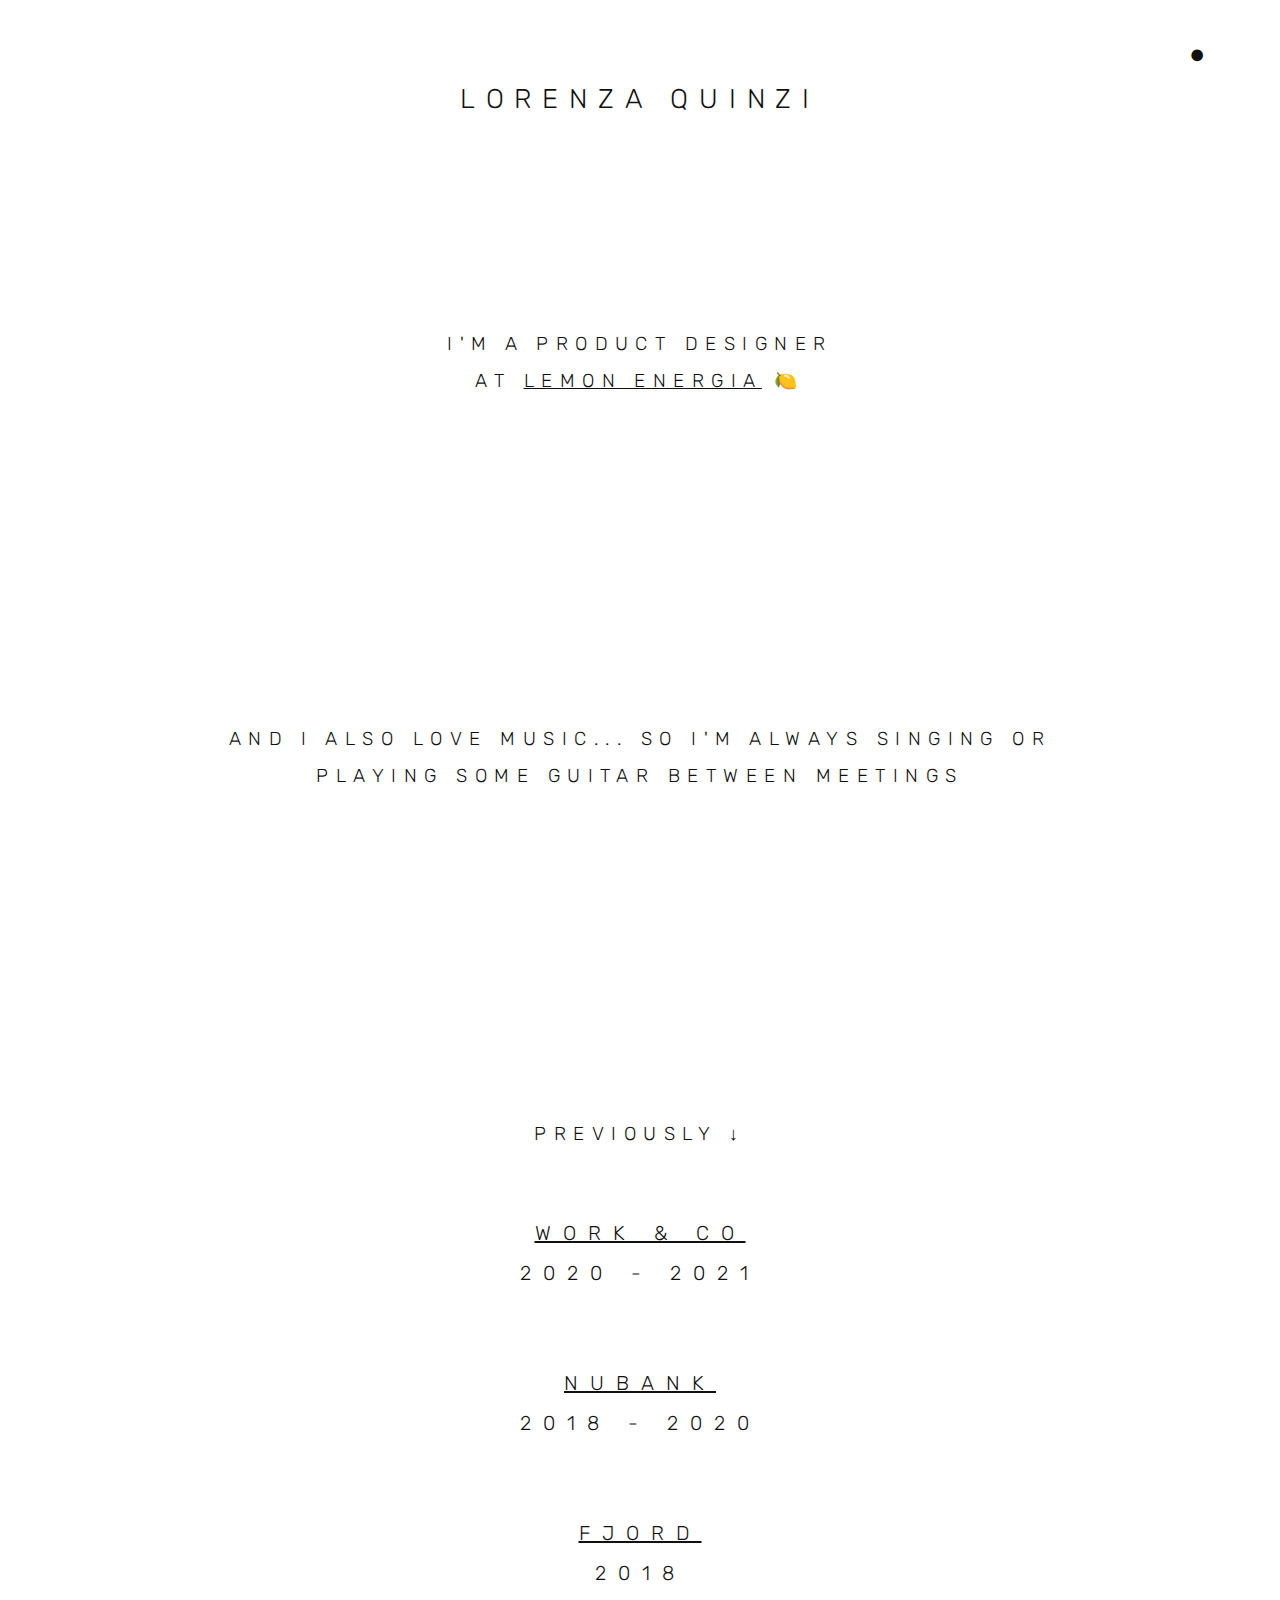
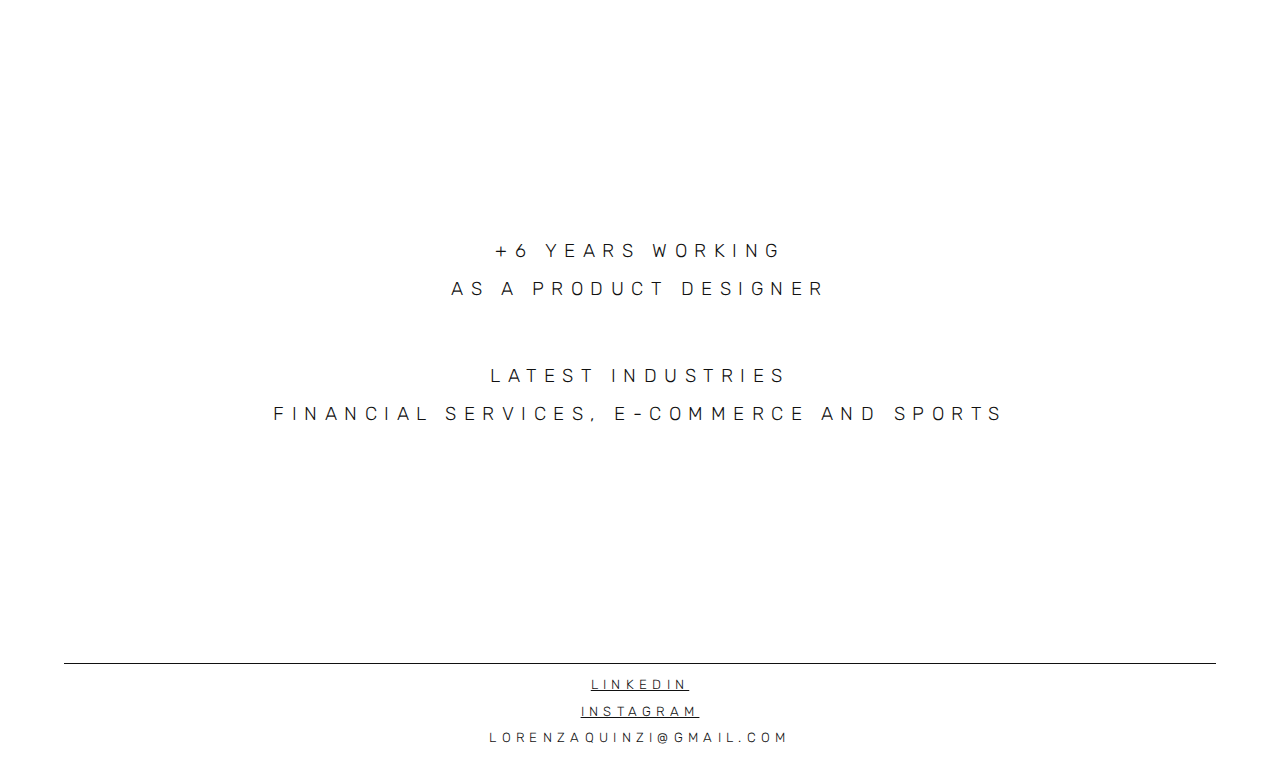
==== index.html @ a43e6b8d "Update index.html" ====
<html lang="en">

<head>

  <meta charset="utf-8">
  <title>Lorenza Quinzi</title>
  <meta name="description" content="Hi, I'm Lorenza, a product designer.">
  <meta name="author" content="Lorenza Quinzi">
  <meta name="keywords" content="digital, product, ux, ui, design, html, css, futurism, tech, music">

  <!-- Mobile Specific Metas
  –––––––––––––––––––––––––––––––––––––––––––––––––– -->
  <meta name="viewport" content="width=device-width, initial-scale=1">

  <!-- FONT
  –––––––––––––––––––––––––––––––––––––––––––––––––– -->
  <link href="https://fonts.googleapis.com/css?family=Roboto:100,200,300,400,500,600,700" rel="stylesheet" type="text/css">
  <link href="https://fonts.googleapis.com/css?family=Rubik:100,200,300,400,500,600,700" rel="stylesheet">

  <!-- CSS
  –––––––––––––––––––––––––––––––––––––––––––––––––– -->
  <link rel="stylesheet" href="css/style.css">

  <!--ICONS
  –––––––––––––––––––––––––––––––––––––––––––––––––– -->
  <link rel="stylesheet" href="https://fonts.googleapis.com/icon?family=Material+Icons">

  <!-- Favicon
  –––––––––––––––––––––––––––––––––––––––––––––––––– -->
  <link rel="icon" type="image/png" href="images/favicon-lorenza.png">

  <!-- analytics
  –––––––––––––––––––––––––––––––––––––––––––––––––– -->
  <script>
    (function(i,s,o,g,r,a,m){i['GoogleAnalyticsObject']=r;i[r]=i[r]||function(){
    (i[r].q=i[r].q||[]).push(arguments)},i[r].l=1*new Date();a=s.createElement(o),
    m=s.getElementsByTagName(o)[0];a.async=1;a.src=g;m.parentNode.insertBefore(a,m)
    })(window,document,'script','https://www.google-analytics.com/analytics.js','ga');

    ga('create', 'UA-102928071-1', 'auto');
    ga('send', 'pageview');
  </script>
</head>

<body>

<section id="page">

<header>

    <h1>Lorenza Quinzi</h1>
    <div class="moon">
      <a href="dark-mode.html"><h1>●</h1></a>
    </div>

</header>

<div class="intro">
  <h3>I'm a product designer <p> at <a target="_blank" href="https://www.energialemon.com.br/">Lemon Energia</a> 🍋 </h3>
</div>

<div class="music">
  <h3>And I also love music... So I'm always singing or<p>playing some guitar between meetings</h3>
</div>

<div class="title">
  <h3>Previously ↓</h3>
</div>

<div class="workco">

  <a target="_blank" href="https://work.co/">
    <h4>Work & co</h4>
  </a>
  <h4>2020 - 2021</h4>

</div>

<div class="nubank">

  <a target="_blank" href="https://nubank.com.br/en/digital-account/">
    <h4>Nubank<p></h4>
  </a>
  <h4>2018 - 2020</h4>

</div>

<div class="fjord">

  <a target="_blank" href="https://www.fjordnet.com/">
    <h4>Fjord<p></h4>
  </a>
  <h4>2018</h4>

</div>

<div class="about">
  <h3>+6 years working<p>as a product designer</h3>
</div>

<div class="clients">
  <h3>Latest industries<p>Financial services, E-commerce and Sports</h3>
</div>


<footer>
<div class="social">
      <a class="social-media" target="_blank" href="https://www.linkedin.com/in/lorenzaquinzi"><h5>linkedin</h5></a>
      <a class="social-media" target="_blank" href="https://www.instagram.com/lorenzaquinzi"><h5>instagram</h5></a>
      <h5>lorenzaquinzi@gmail.com</h5>
</div>
</footer>
</section>


</body>

</html>
---- css/style.css ----
body{
  margin: 0;
  font-family: Rubik;
  overflow: scroll;
  }

h1, h2, h3, h4, h5, p{
  font-family: Rubik;
  text-transform: uppercase;
  color: #111;
  letter-spacing: 0.4em;
  line-height: 200%;
  text-align: center;
  font-weight: 100;
  margin: 0;
}

a{
  color:#111;
  text-decoration: underline;
}

h4{
  letter-spacing: 0.6em;
}

  @media (min-width: 320px) {
    h1 {
      font-size: 16px;
    }
    h4{
      font-size: 12px;
    }
  }

  @media (min-width: 400px) {
    h1 {
      font-size: 20px;
    }
    h4{
      font-size: 16px;
    }
  }

  @media (min-width: 600px) {
    h1 {
      font-size: 27px;
    }
    h4{
      font-size: 20px;
    }
  }

.dark-mode{
    background-color: #222;
  }


#page {
  display: grid;
  height: 100%;
  grid-template-areas: "head head"
                       "intro intro"
                       "music music"
                       "title title"
                       "workco workco"
                       "nubank nubank"
                       "fjord fjord"
                       "about about"
                       "clients clients"
                       "foot foot";
  grid-template-rows: auto;
  grid-template-columns: auto 1fr;
  justify-content: center;
  grid-row-gap: 50px;
  padding: 5% 5%;
}

#page > header {
  grid-area: head;
  padding: 8 0 150px 0;
  margin: 0;
  /* border-bottom: solid 1px #111; */
  align-content: center;
  display: inline-grid;
}

#page > footer {
  grid-area: foot;
  text-align: center;
  margin: 0;
  border-top: solid 1px #111;
  padding: 8 0 8 0;
  align-content: center;
  display: inline-grid;
}


.intro{
  grid-area: intro;
  text-align: center;
  align-content: center;
  display: inline-grid;
  margin-bottom: 30vh;
}

.music{
  grid-area: music;
  text-align: center;
  align-content: center;
  display: inline-grid;
  margin-bottom: 30vh;
}

.title {
  grid-area: title;
  text-align: center;
  align-content: center;
  display: inline-grid;
}

.workco {
  grid-area: workco;
  text-align: center;
  align-content: center;
  display: inline-grid;
  height: 100px;
}

.nubank {
  grid-area: nubank;
  text-align: center;
  align-content: center;
  display: inline-grid;
  height: 100px;
}

.fjord{
  grid-area: fjord;
  text-align: center;
  align-content: center;
  display: inline-grid;
  height: 100px;
}


.about {
  grid-area: about;
  text-align: center;
  align-content: center;
  display: inline-grid;
  margin-top: 20vh;
}

.clients {
  grid-area: clients;
  text-align: center;
  align-content: center;
  display: inline-grid;
  margin-bottom: 20vh;
}

.moon{
position: absolute;
top: 3%;
right: 5%;
}

.moon a{
  text-decoration: none;
}

.social{
  padding-bottom: 2%;
}
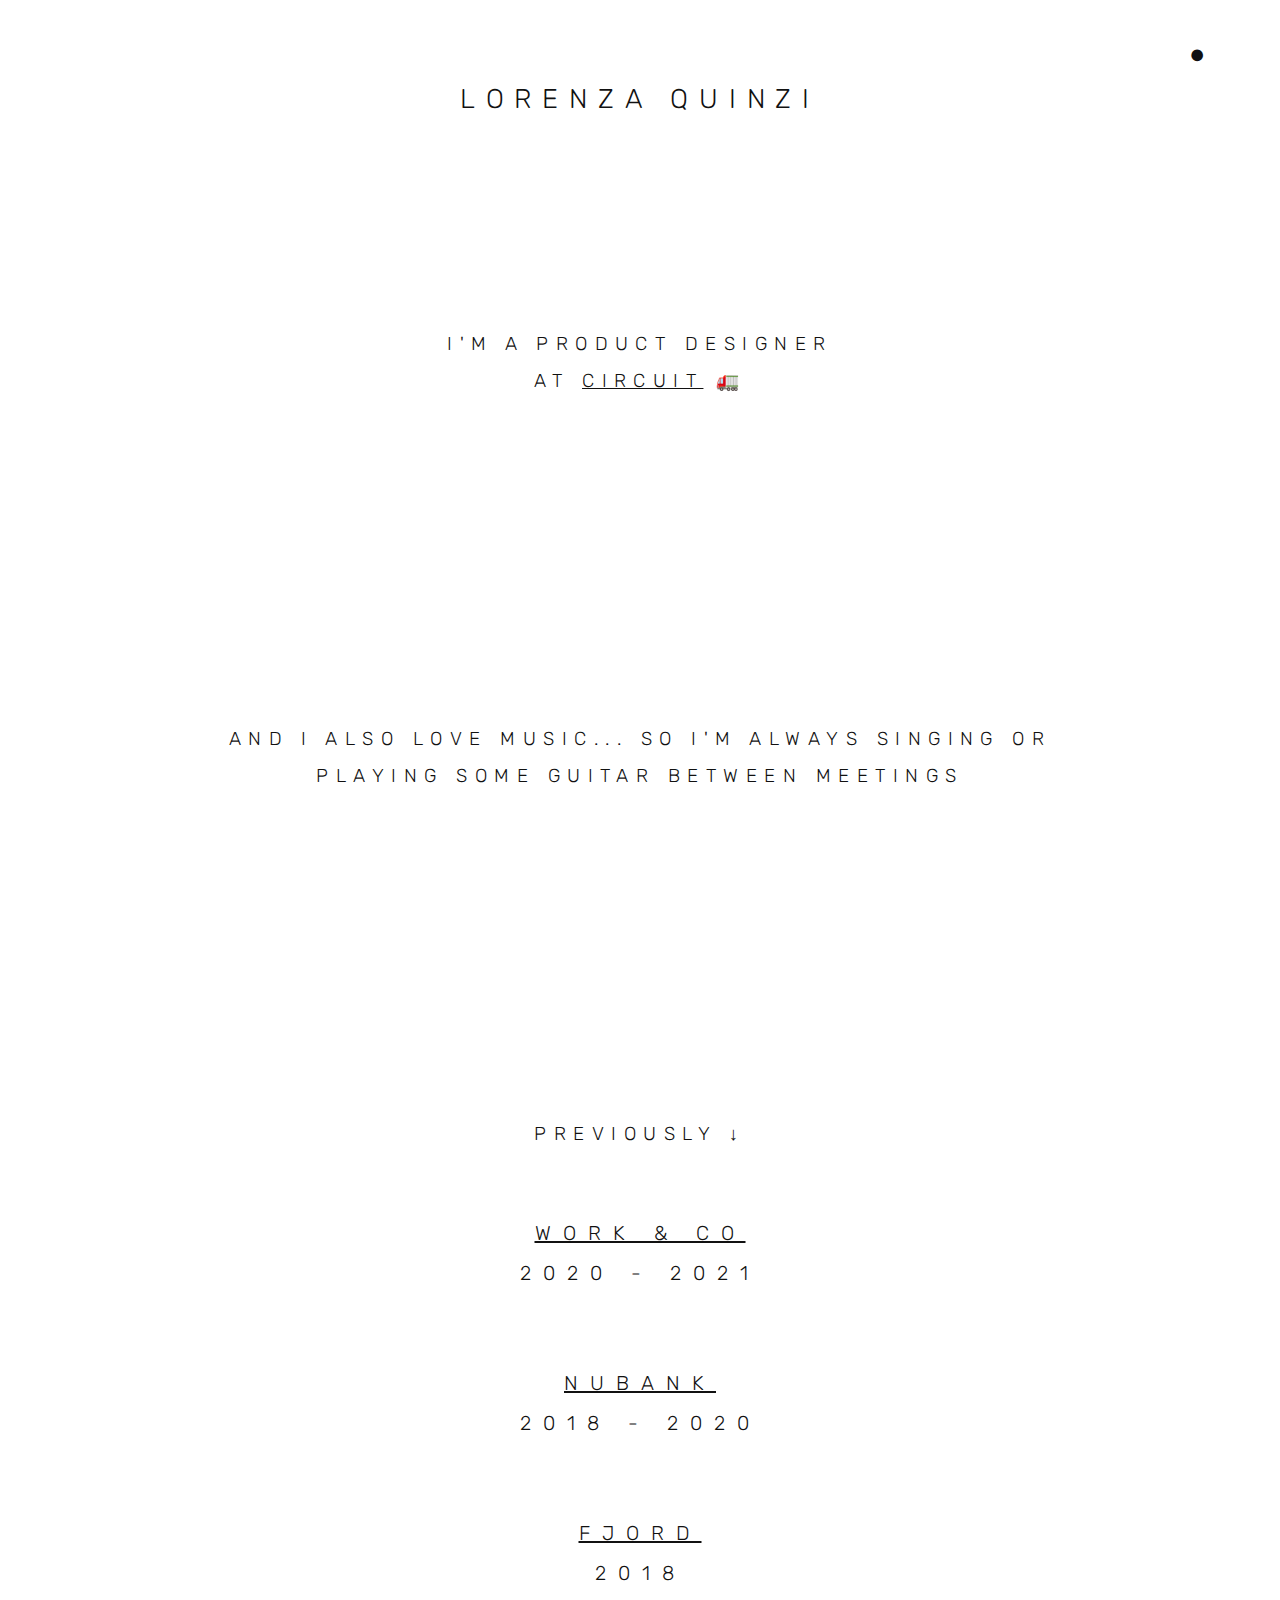
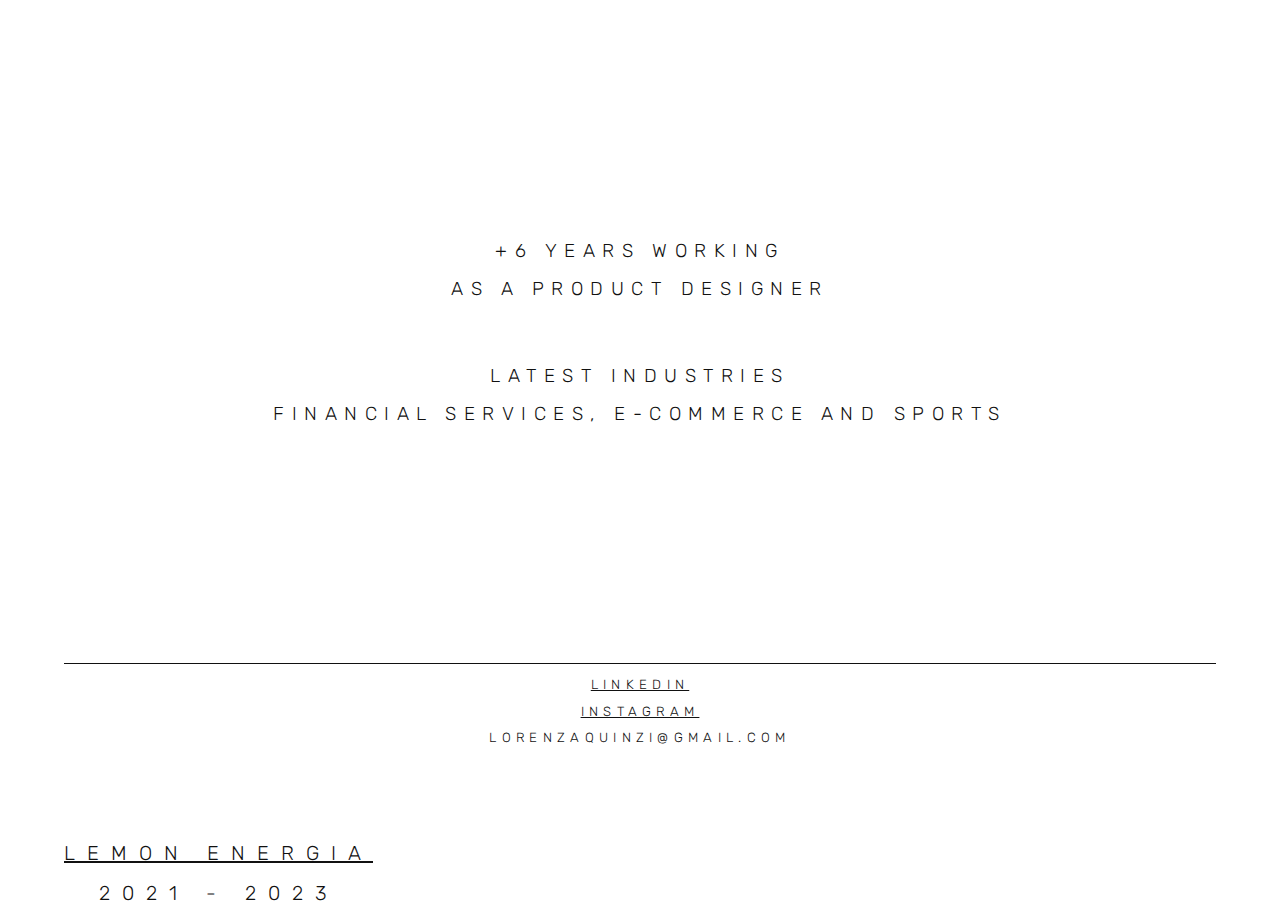
==== commit aaca99b0: "job update" ====
--- a/index.html
+++ b/index.html
@@ -56,7 +56,7 @@
 </header>
 
 <div class="intro">
-  <h3>I'm a product designer <p> at <a target="_blank" href="https://www.energialemon.com.br/">Lemon Energia</a> 🍋 </h3>
+  <h3>I'm a product designer <p> at <a target="_blank" href="https://getcircuit.com/">Circuit</a> 🚛 </h3>
 </div>
 
 <div class="music">
@@ -67,6 +67,15 @@
   <h3>Previously ↓</h3>
 </div>
 
+<div class="lemon">
+
+  <a target="_blank" href="https://www.energialemon.com.br/">
+    <h4>Lemon Energia</h4>
+  </a>
+  <h4>2021 - 2023</h4>
+
+</div>
+  
 <div class="workco">
 
   <a target="_blank" href="https://work.co/">
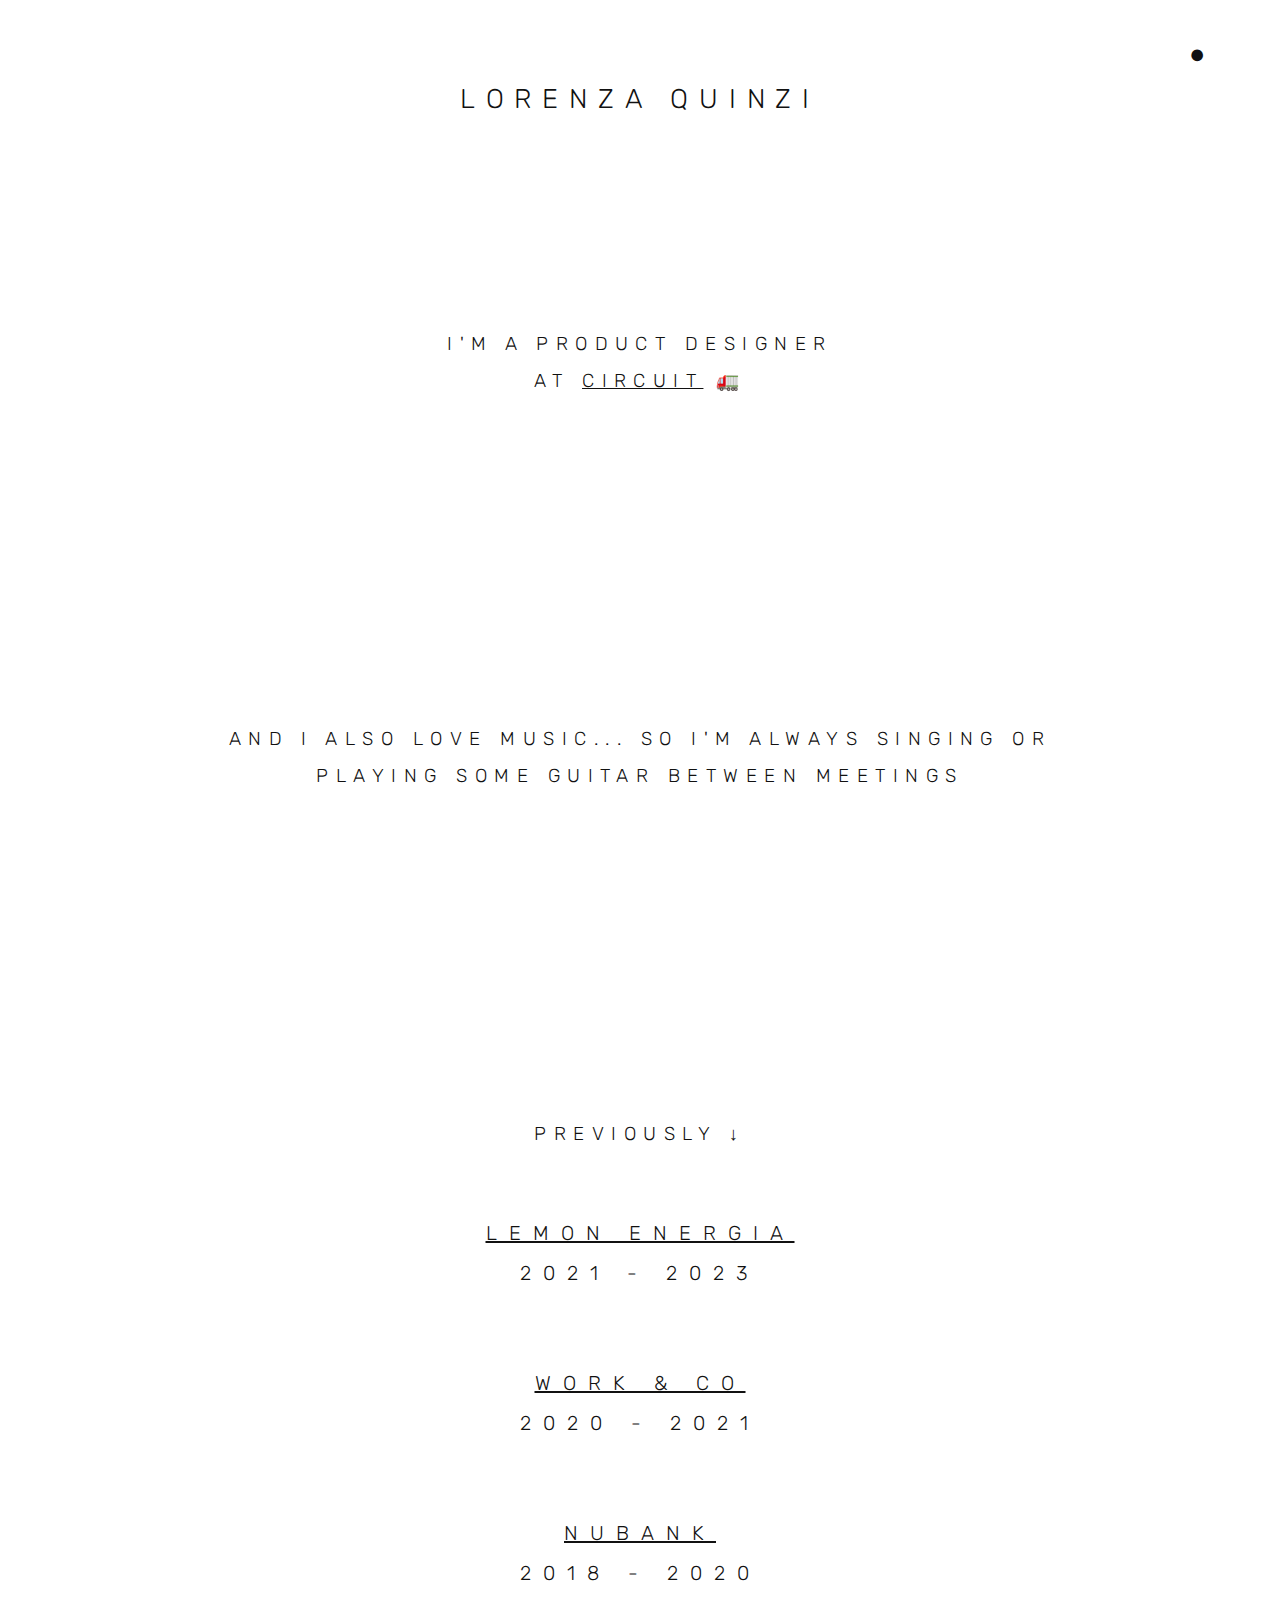
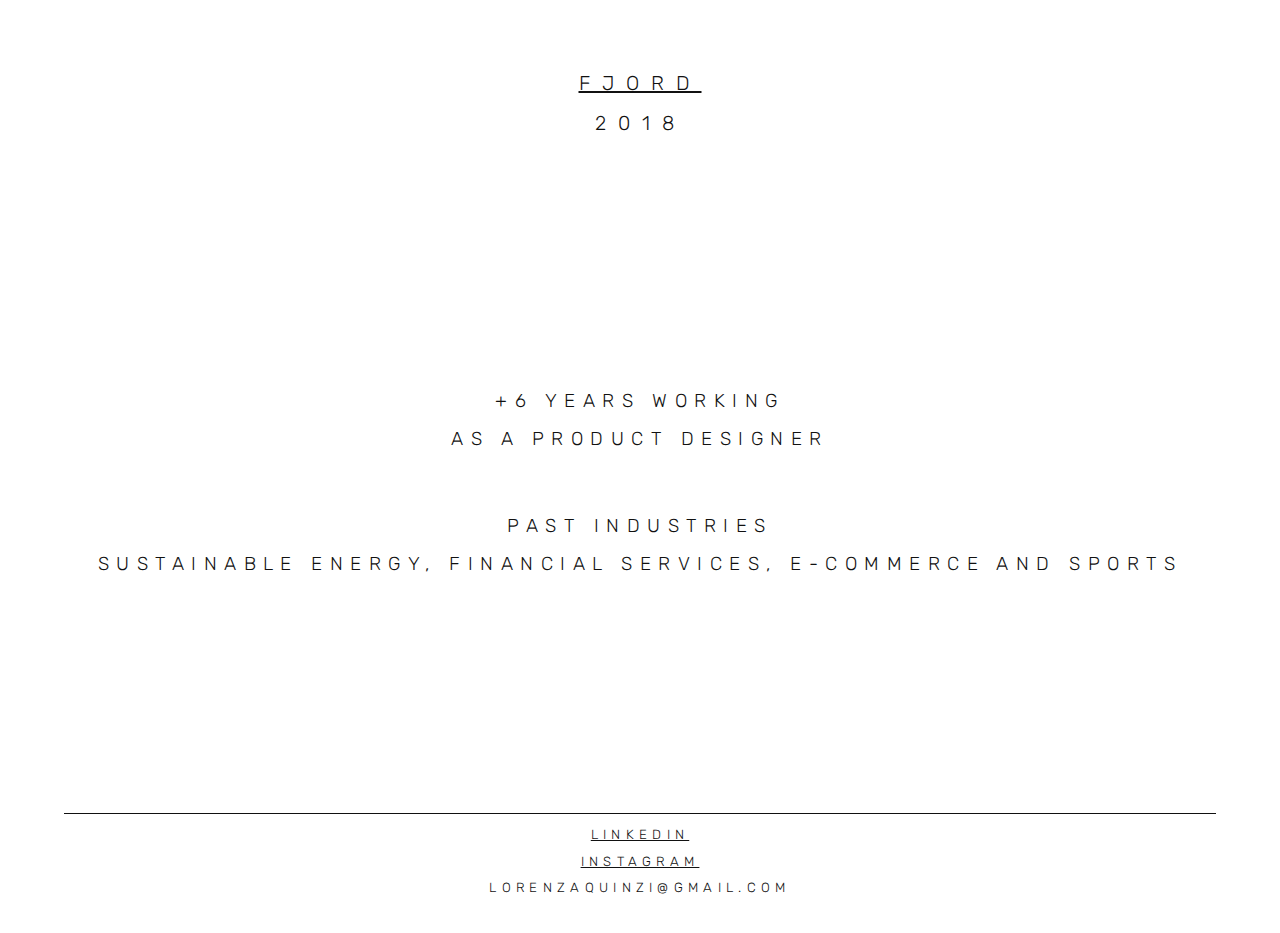
==== commit b891f615: "Update index.html" ====
--- a/index.html
+++ b/index.html
@@ -108,7 +108,7 @@
 </div>
 
 <div class="clients">
-  <h3>Latest industries<p>Financial services, E-commerce and Sports</h3>
+  <h3>Past industries<p>Sustainable energy, Financial services, E-commerce and Sports</h3>
 </div>
 
 
--- a/css/style.css
+++ b/css/style.css
@@ -63,6 +63,7 @@
                        "intro intro"
                        "music music"
                        "title title"
+                       "lemon lemon"
                        "workco workco"
                        "nubank nubank"
                        "fjord fjord"
@@ -119,6 +120,14 @@
   display: inline-grid;
 }
 
+.lemon {
+  grid-area: lemon;
+  text-align: center;
+  align-content: center;
+  display: inline-grid;
+  height: 100px;
+}
+
 .workco {
   grid-area: workco;
   text-align: center;
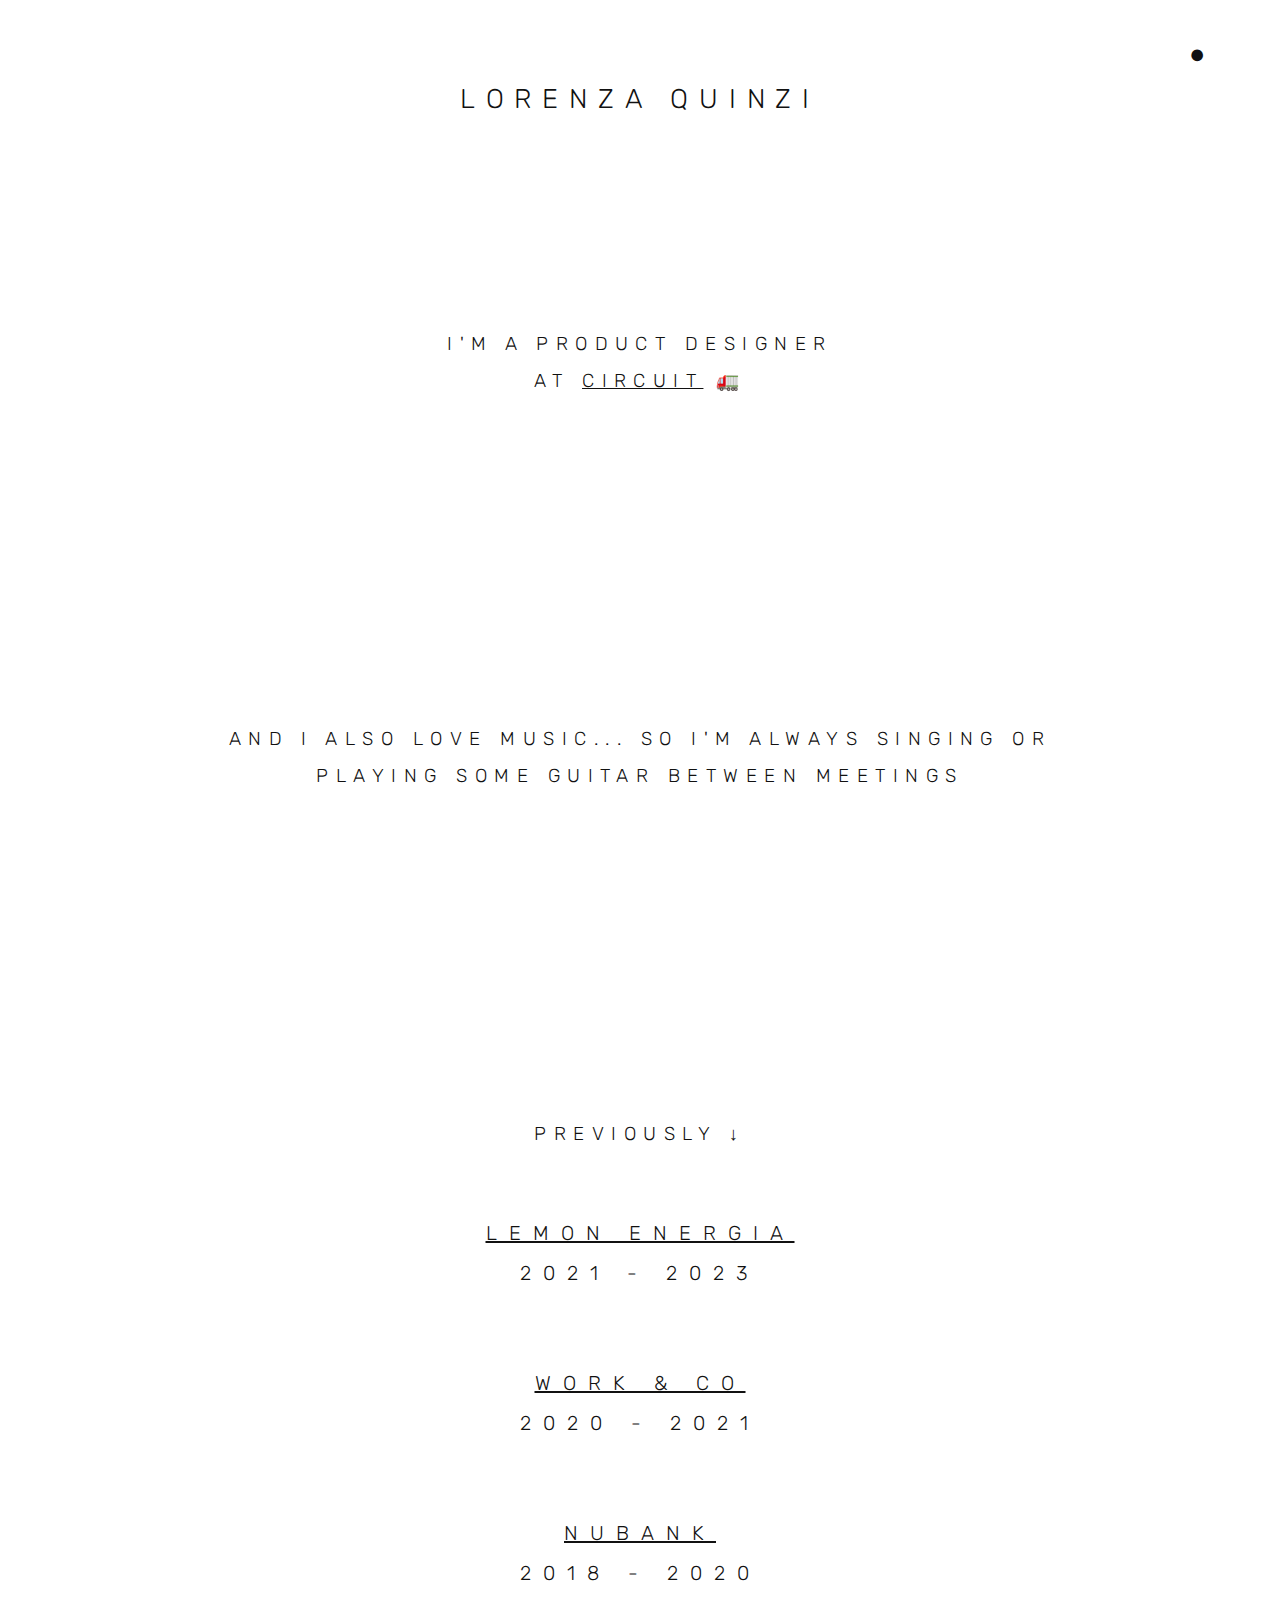
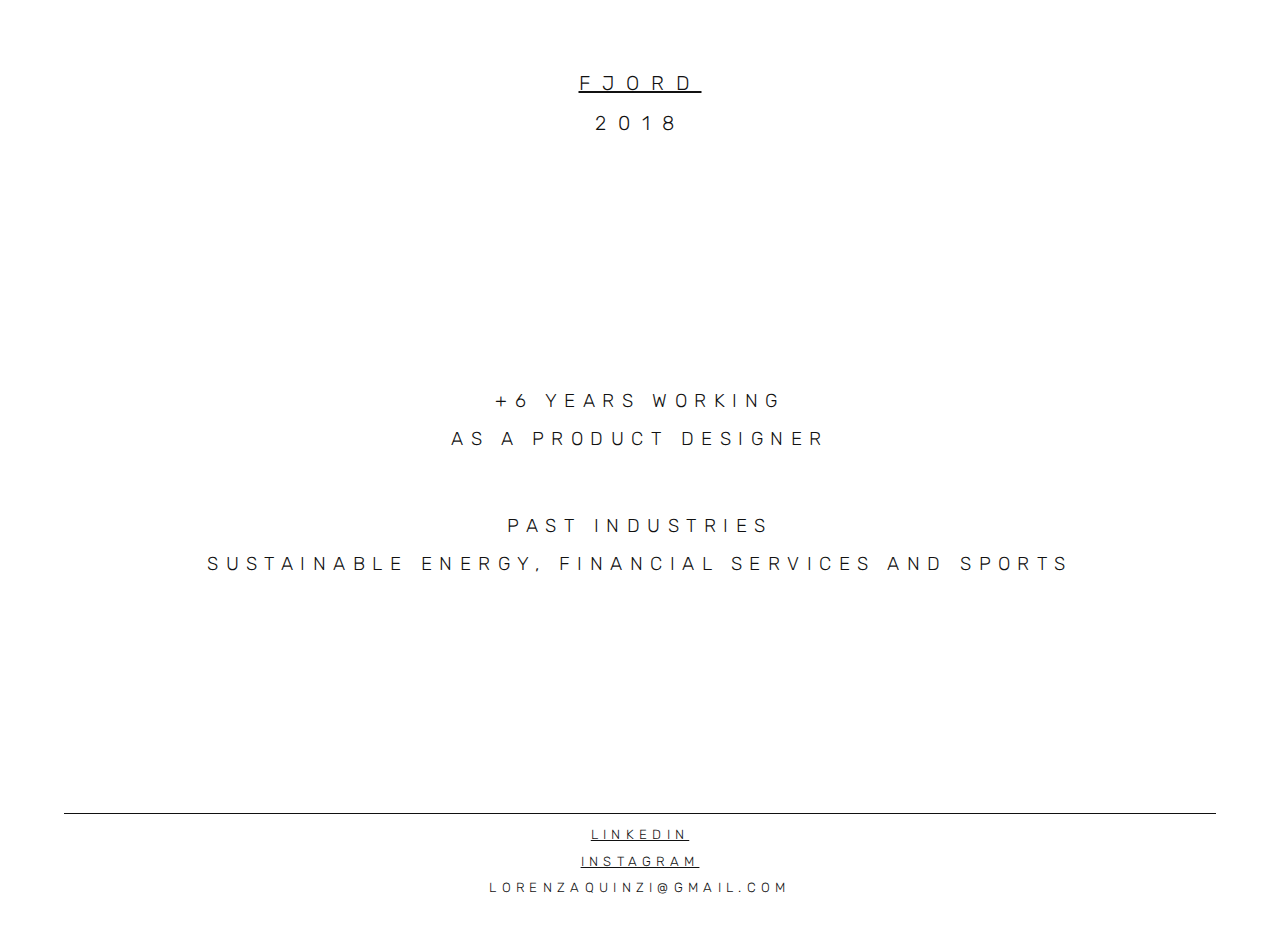
==== commit 7c57d78e: "Update index.html" ====
--- a/index.html
+++ b/index.html
@@ -108,7 +108,7 @@
 </div>
 
 <div class="clients">
-  <h3>Past industries<p>Sustainable energy, Financial services, E-commerce and Sports</h3>
+  <h3>Past industries<p>Sustainable energy, Financial services and Sports</h3>
 </div>
 
 
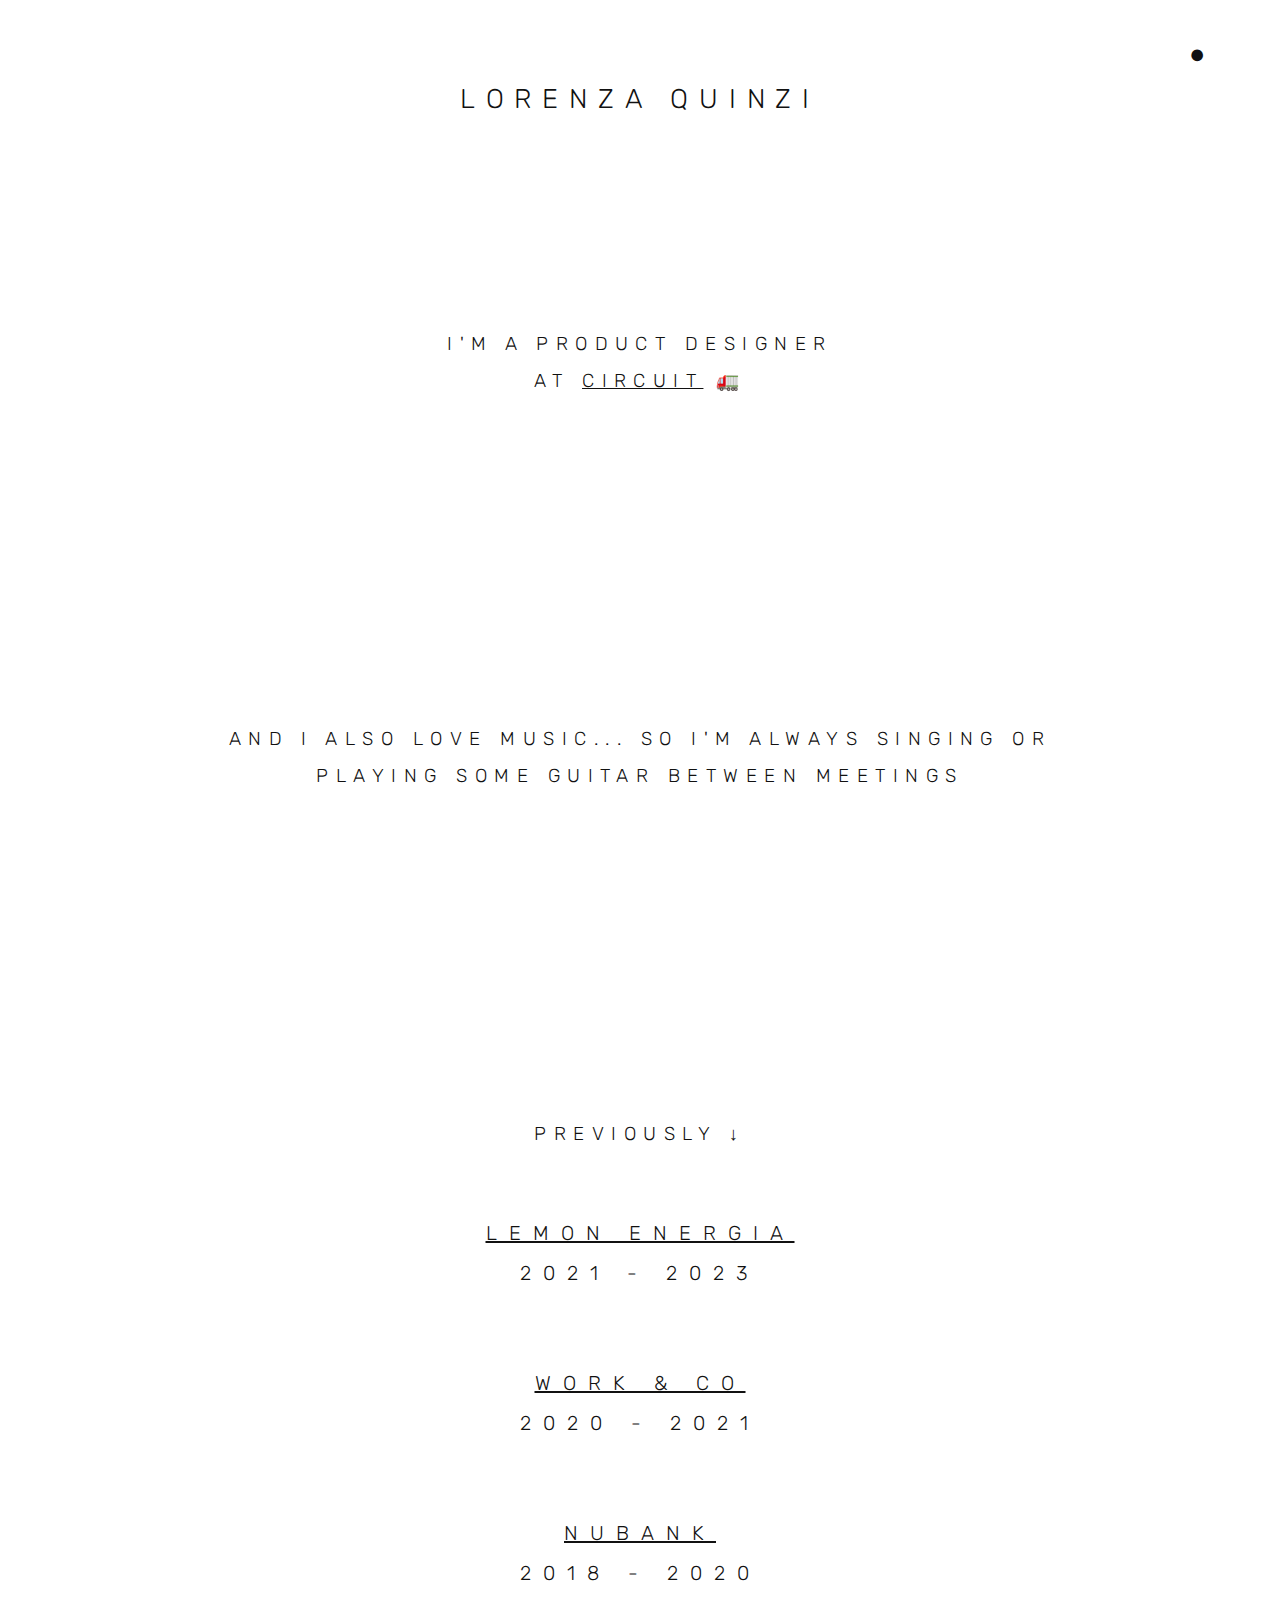
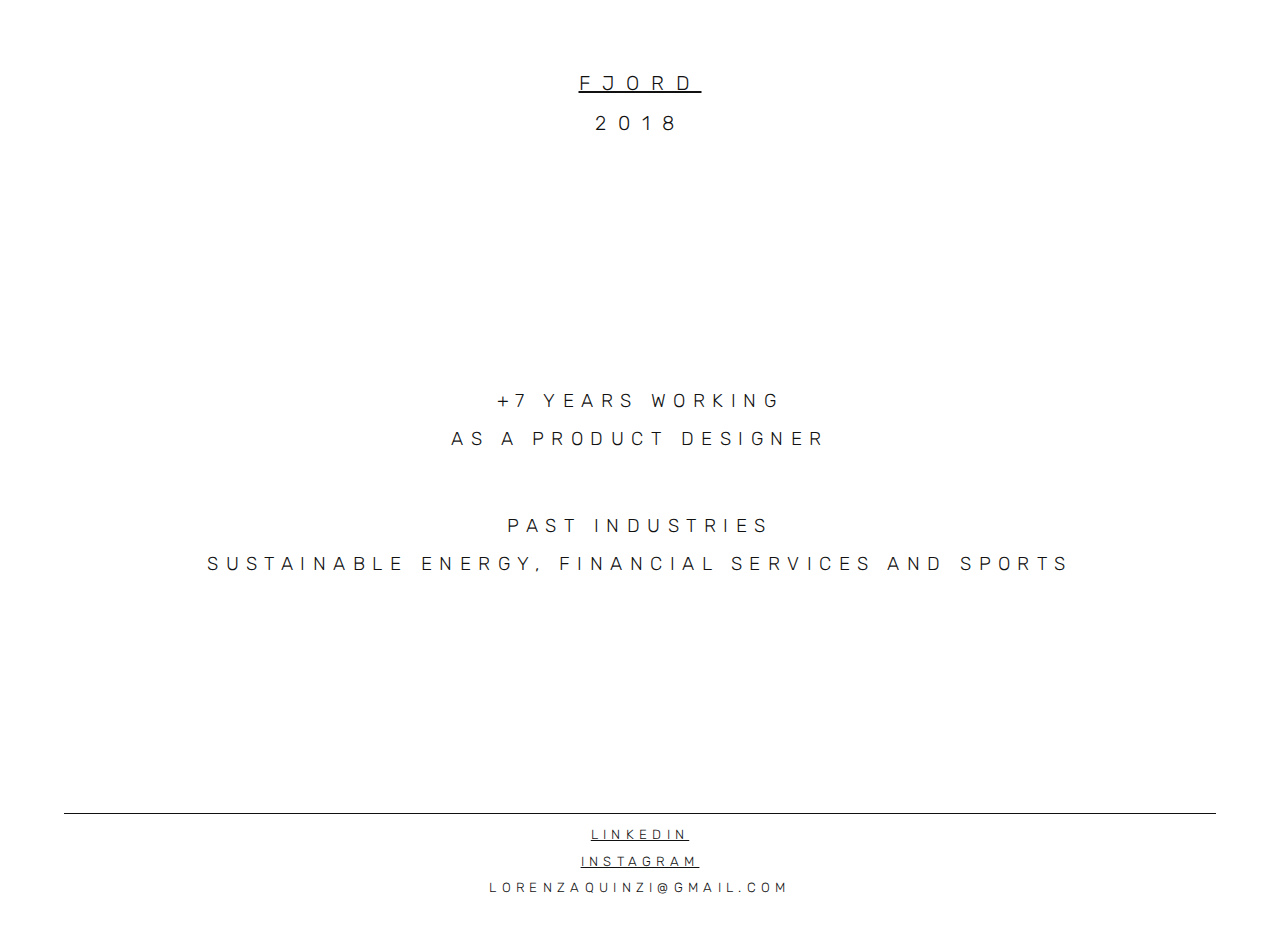
==== commit d2e74dc2: "Update time as a designer" ====
--- a/index.html
+++ b/index.html
@@ -104,7 +104,7 @@
 </div>
 
 <div class="about">
-  <h3>+6 years working<p>as a product designer</h3>
+  <h3>+7 years working<p>as a product designer</h3>
 </div>
 
 <div class="clients">
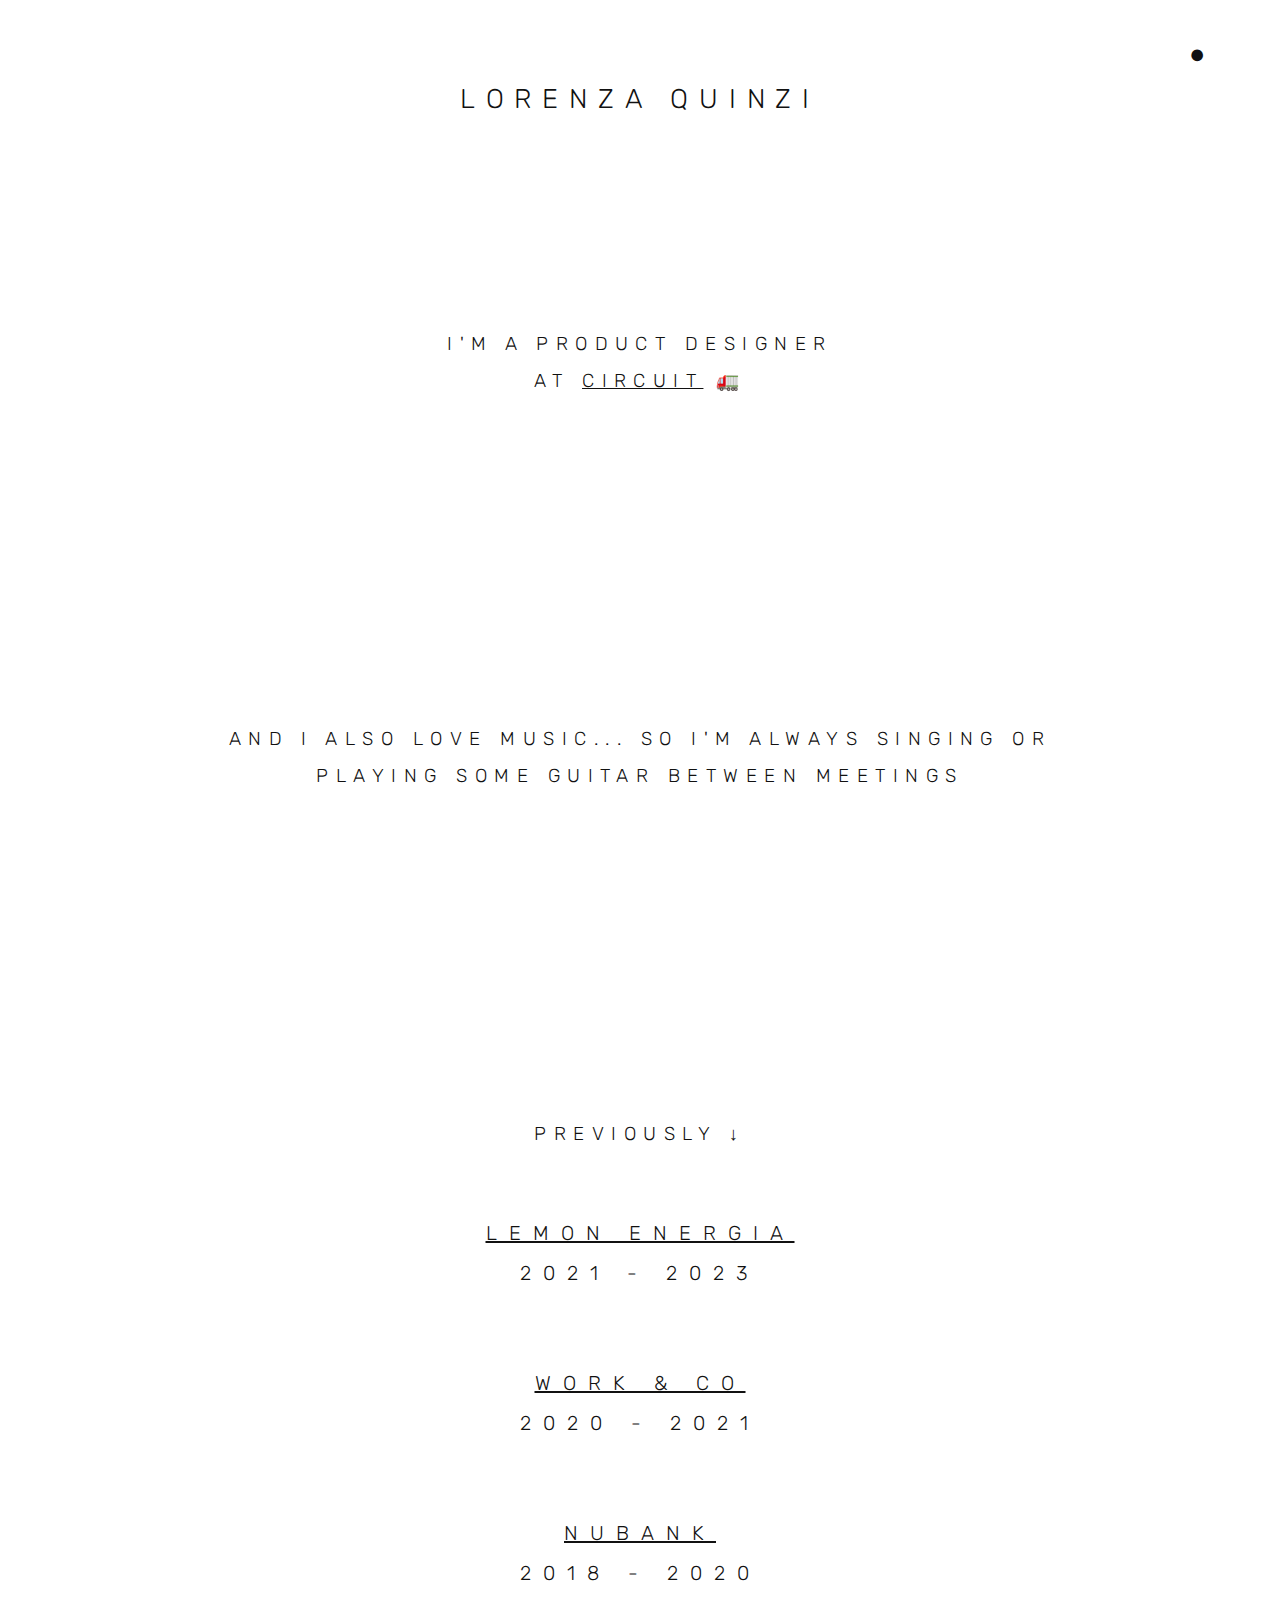
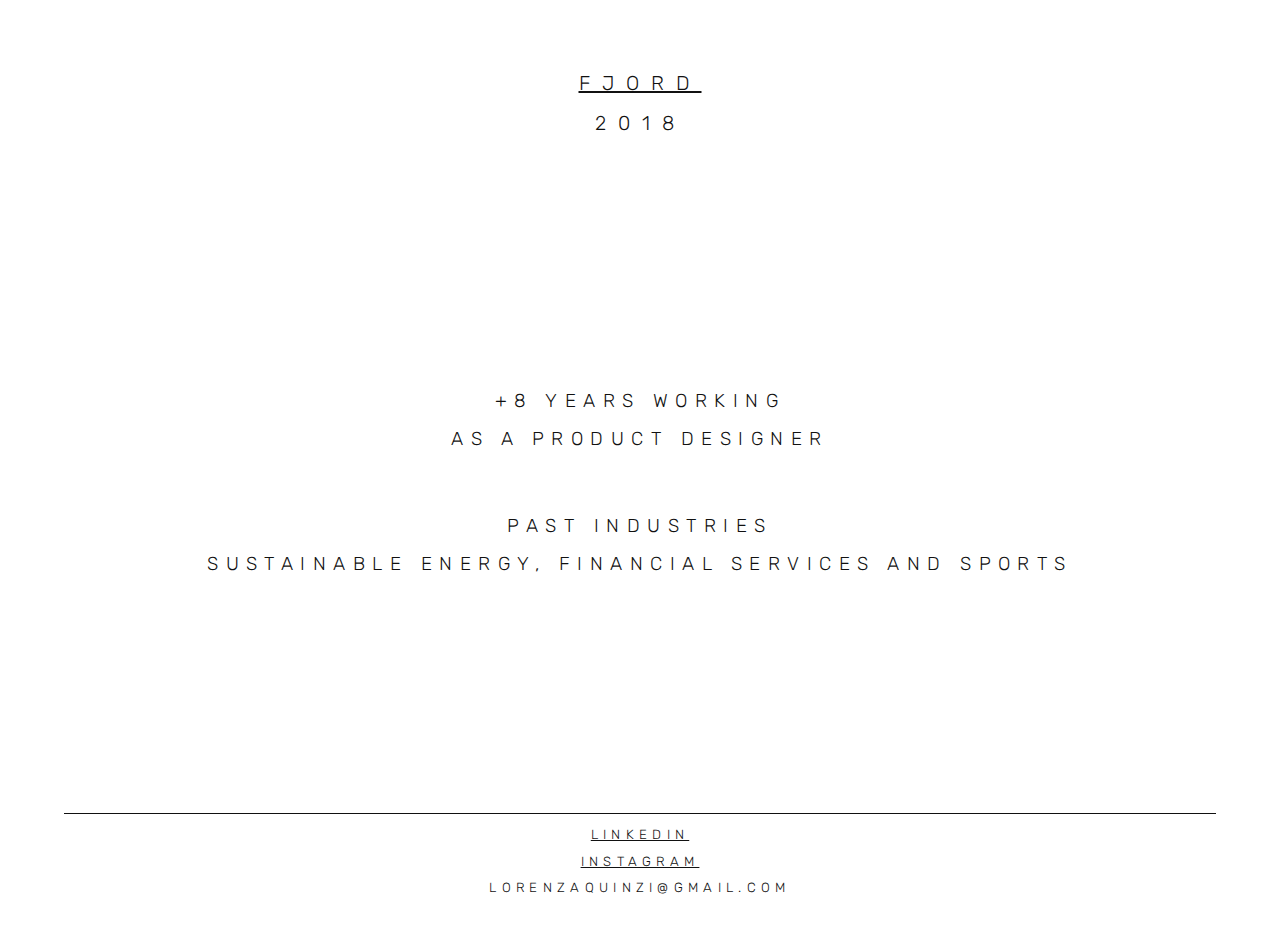
==== commit a68c92fb: "Update time as a designer" ====
--- a/index.html
+++ b/index.html
@@ -104,7 +104,7 @@
 </div>
 
 <div class="about">
-  <h3>+7 years working<p>as a product designer</h3>
+  <h3>+8 years working<p>as a product designer</h3>
 </div>
 
 <div class="clients">
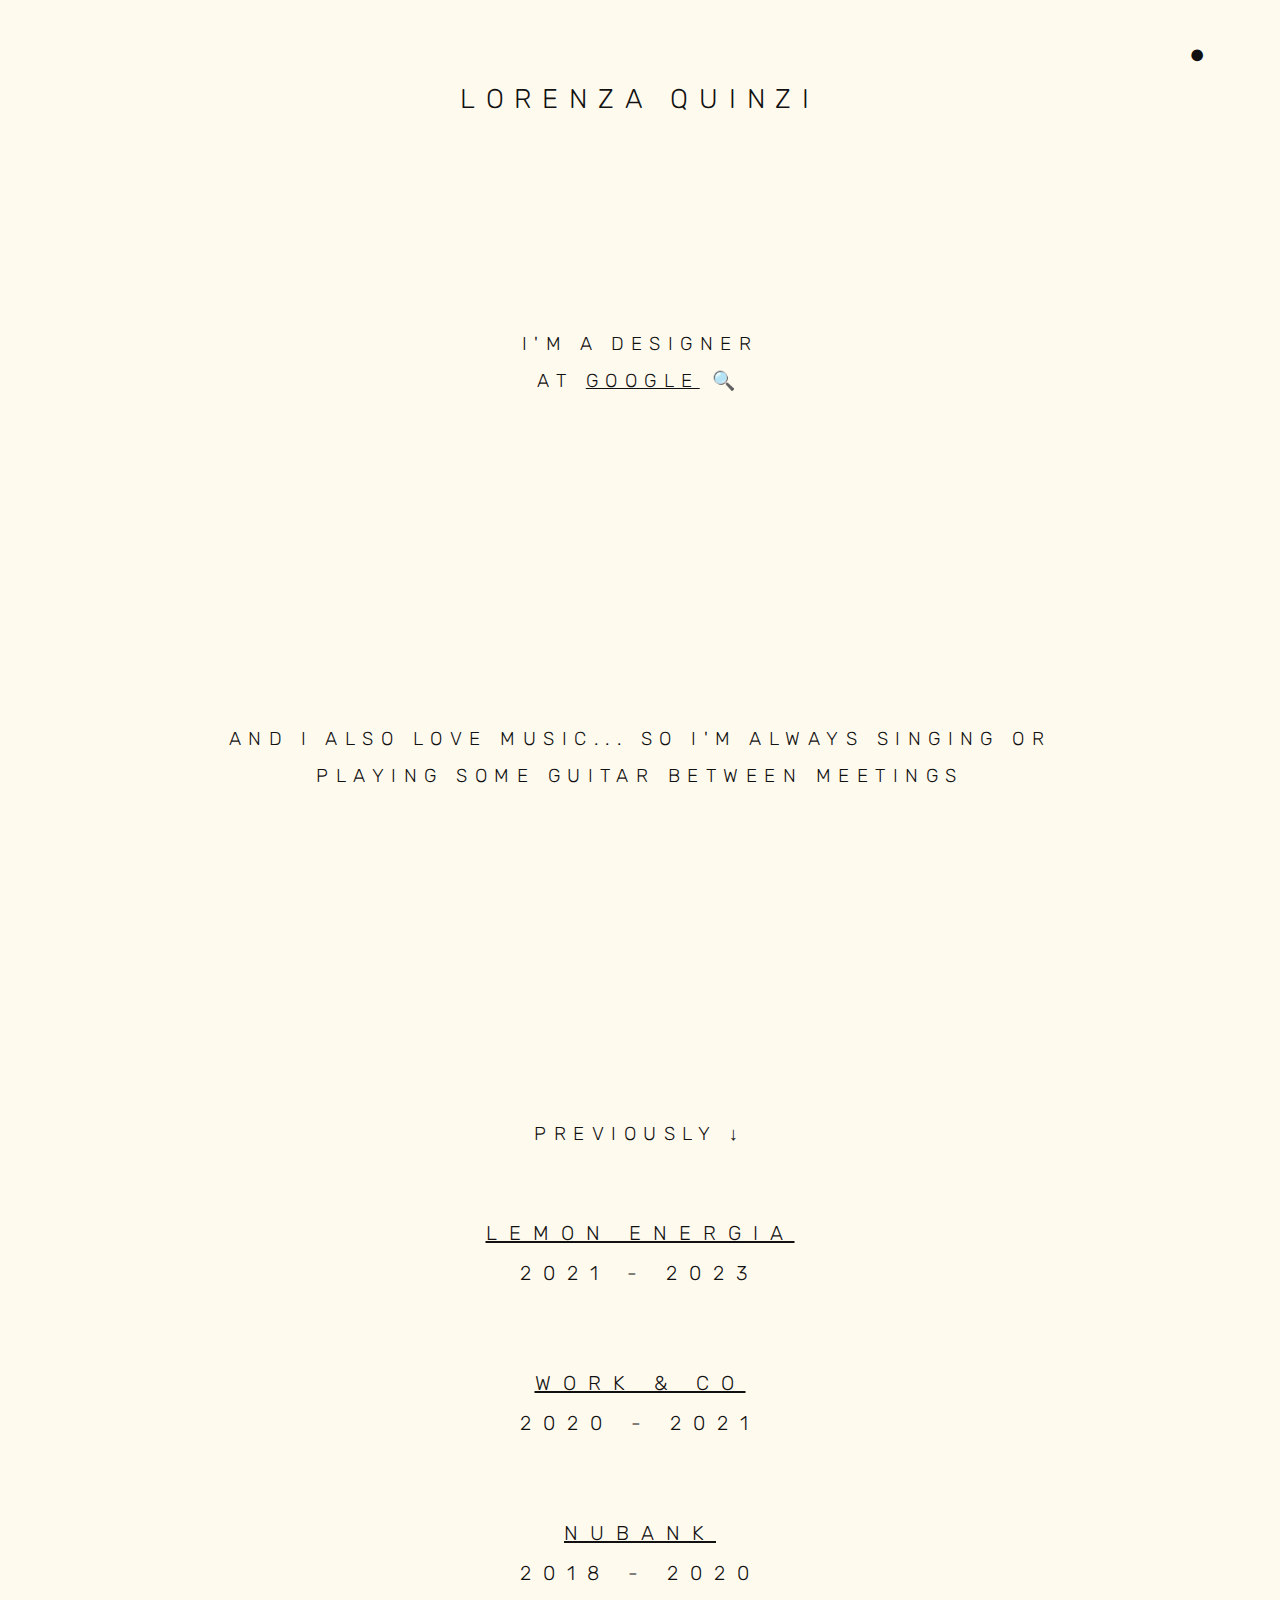
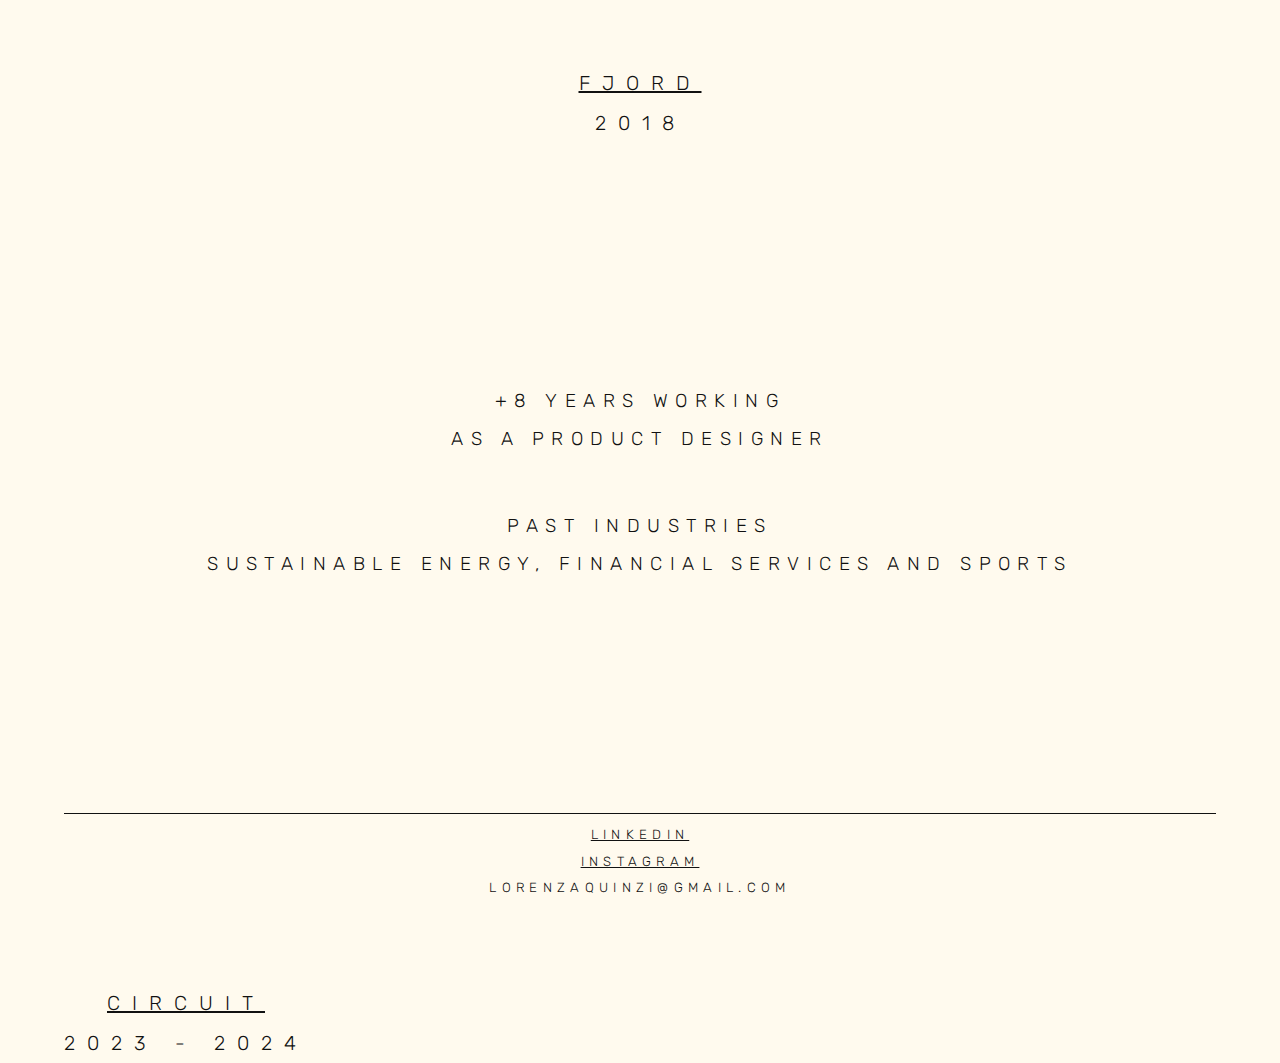
==== commit 1418efa3: "Update index.html" ====
--- a/index.html
+++ b/index.html
@@ -56,7 +56,7 @@
 </header>
 
 <div class="intro">
-  <h3>I'm a product designer <p> at <a target="_blank" href="https://getcircuit.com/">Circuit</a> 🚛 </h3>
+  <h3>I'm a designer <p> at <a target="_blank" href="https://google.com/">Google</a> 🔍 </h3>
 </div>
 
 <div class="music">
@@ -66,7 +66,16 @@
 <div class="title">
   <h3>Previously ↓</h3>
 </div>
+  
+<div class="circuit">
 
+  <a target="_blank" href="https://getcircuit.com/">
+    <h4>Circuit</h4>
+  </a>
+  <h4>2023 - 2024</h4>
+
+</div>
+  
 <div class="lemon">
 
   <a target="_blank" href="https://www.energialemon.com.br/">
--- a/css/style.css
+++ b/css/style.css
@@ -2,6 +2,7 @@
   margin: 0;
   font-family: Rubik;
   overflow: scroll;
+  background-color: #FFFAEE;
   }
 
 h1, h2, h3, h4, h5, p{
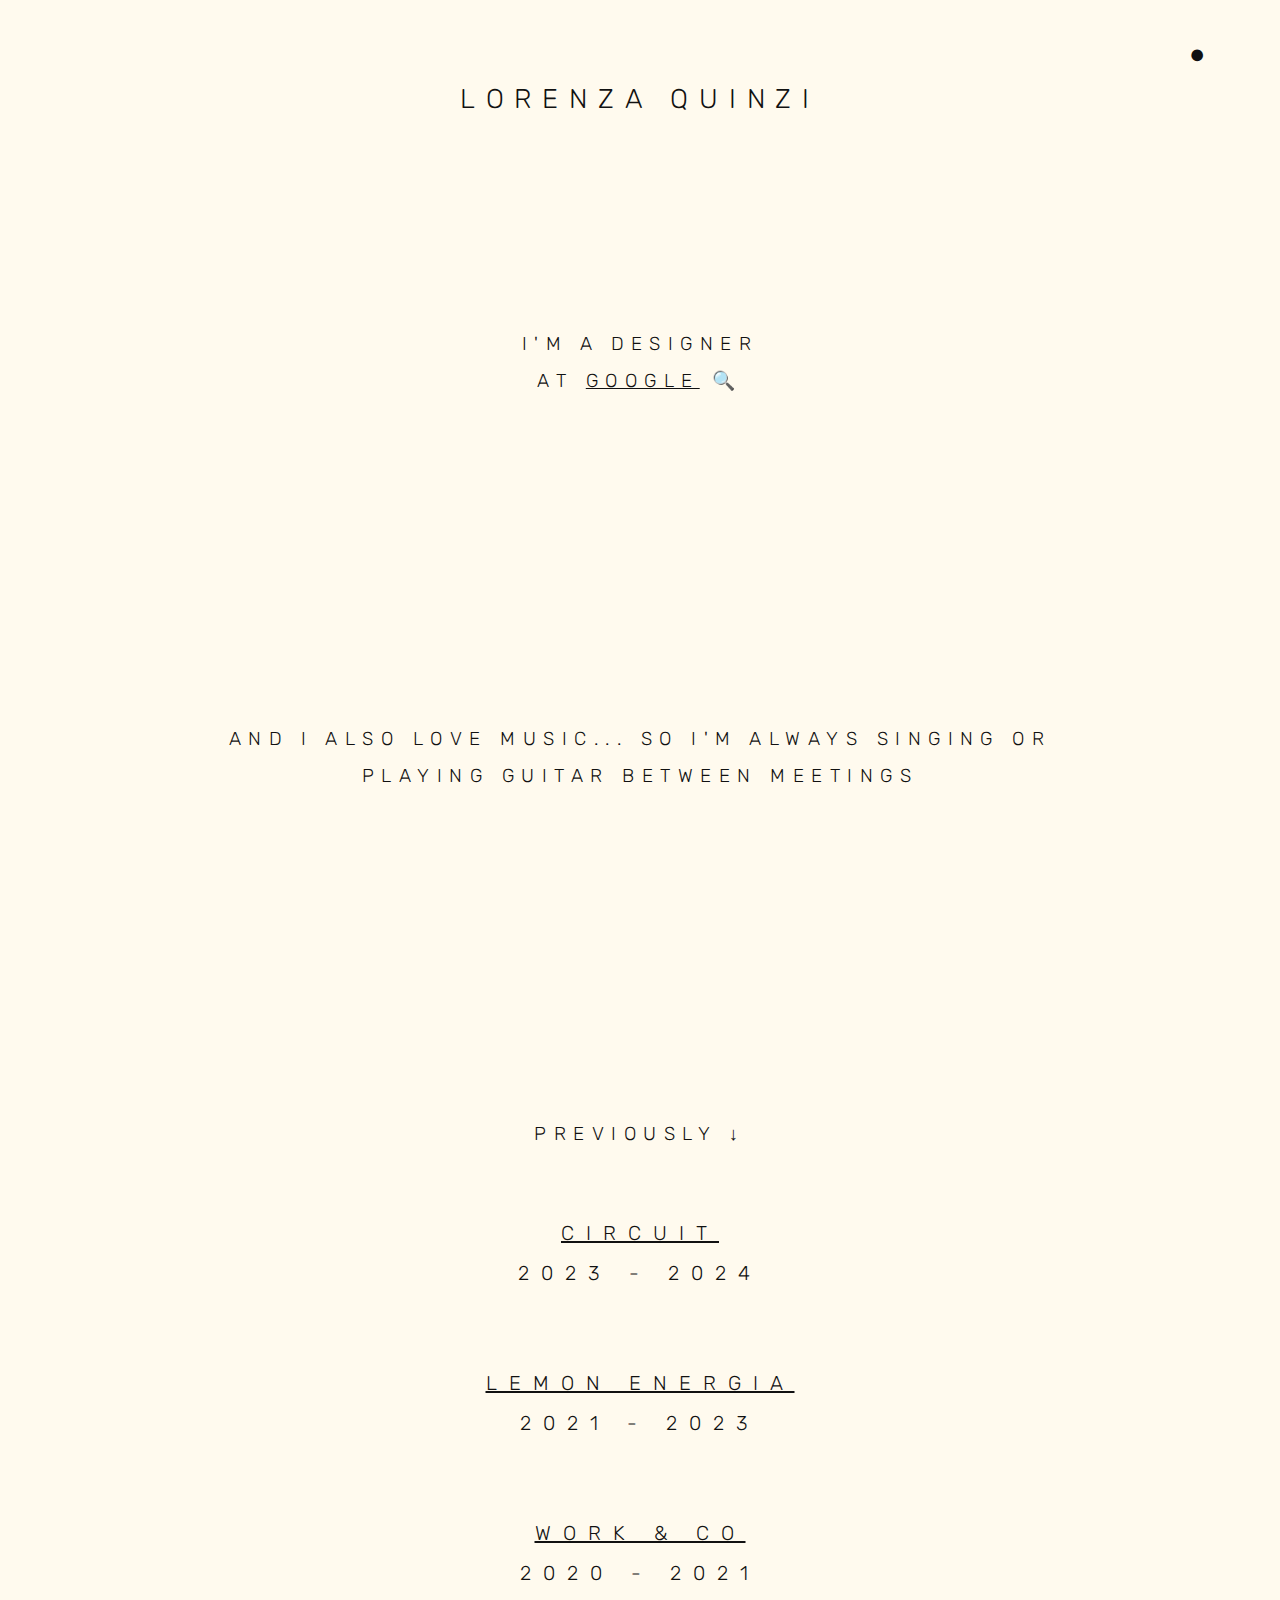
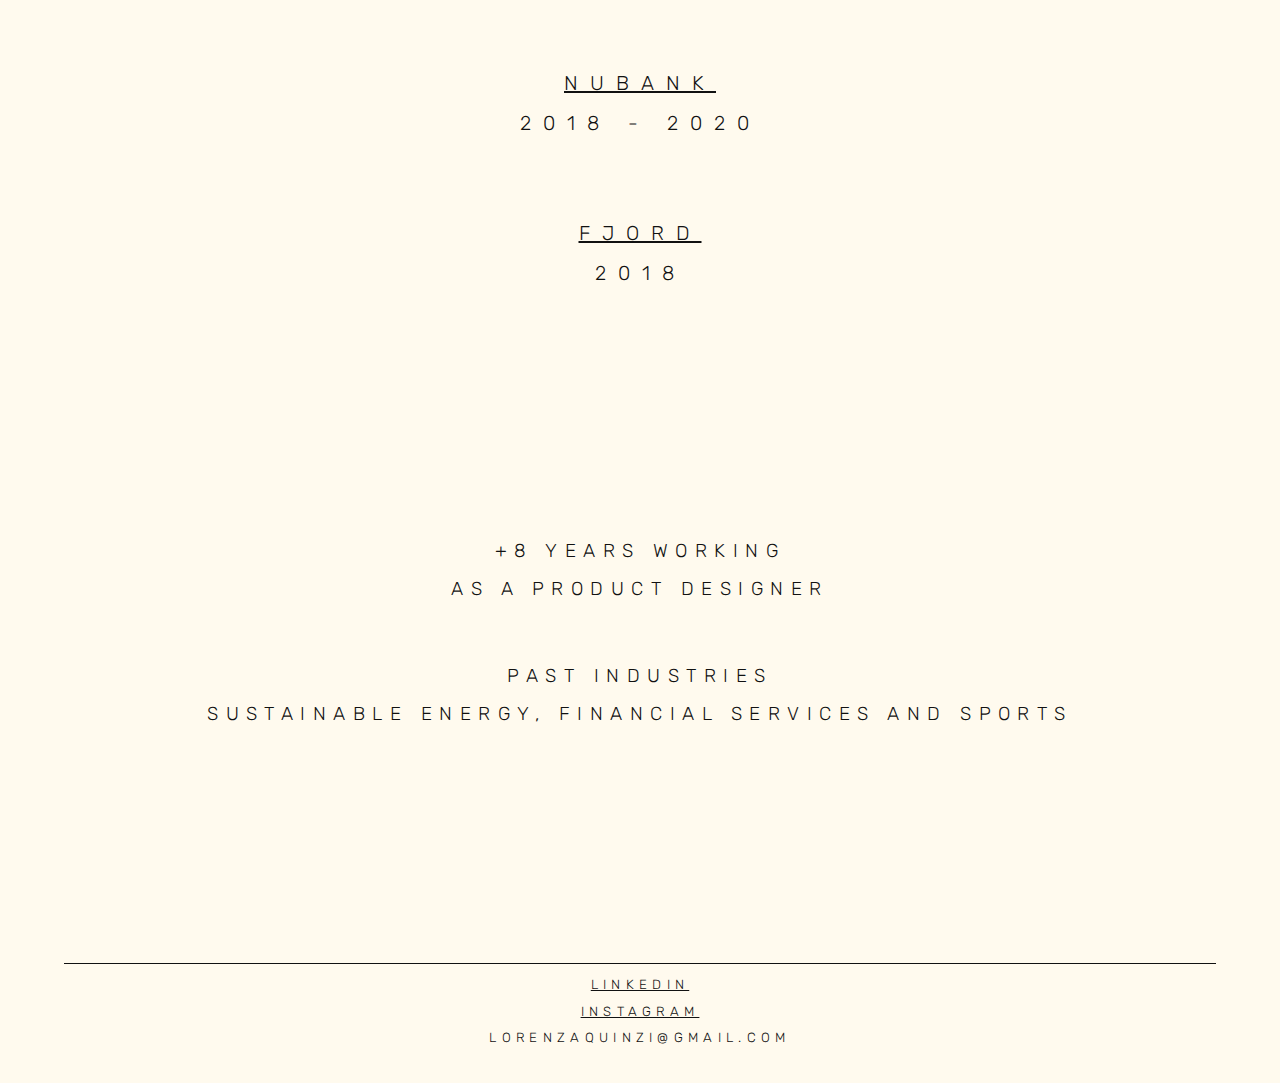
==== commit 6543b708: "Update index.html" ====
--- a/index.html
+++ b/index.html
@@ -60,7 +60,7 @@
 </div>
 
 <div class="music">
-  <h3>And I also love music... So I'm always singing or<p>playing some guitar between meetings</h3>
+  <h3>And I also love music... So I'm always singing or<p>playing guitar between meetings</h3>
 </div>
 
 <div class="title">
--- a/css/style.css
+++ b/css/style.css
@@ -64,6 +64,7 @@
                        "intro intro"
                        "music music"
                        "title title"
+                       "circuit circuit"
                        "lemon lemon"
                        "workco workco"
                        "nubank nubank"
@@ -119,6 +120,14 @@
   text-align: center;
   align-content: center;
   display: inline-grid;
+}
+
+.circuit {
+  grid-area: circuit;
+  text-align: center;
+  align-content: center;
+  display: inline-grid;
+  height: 100px;
 }
 
 .lemon {
